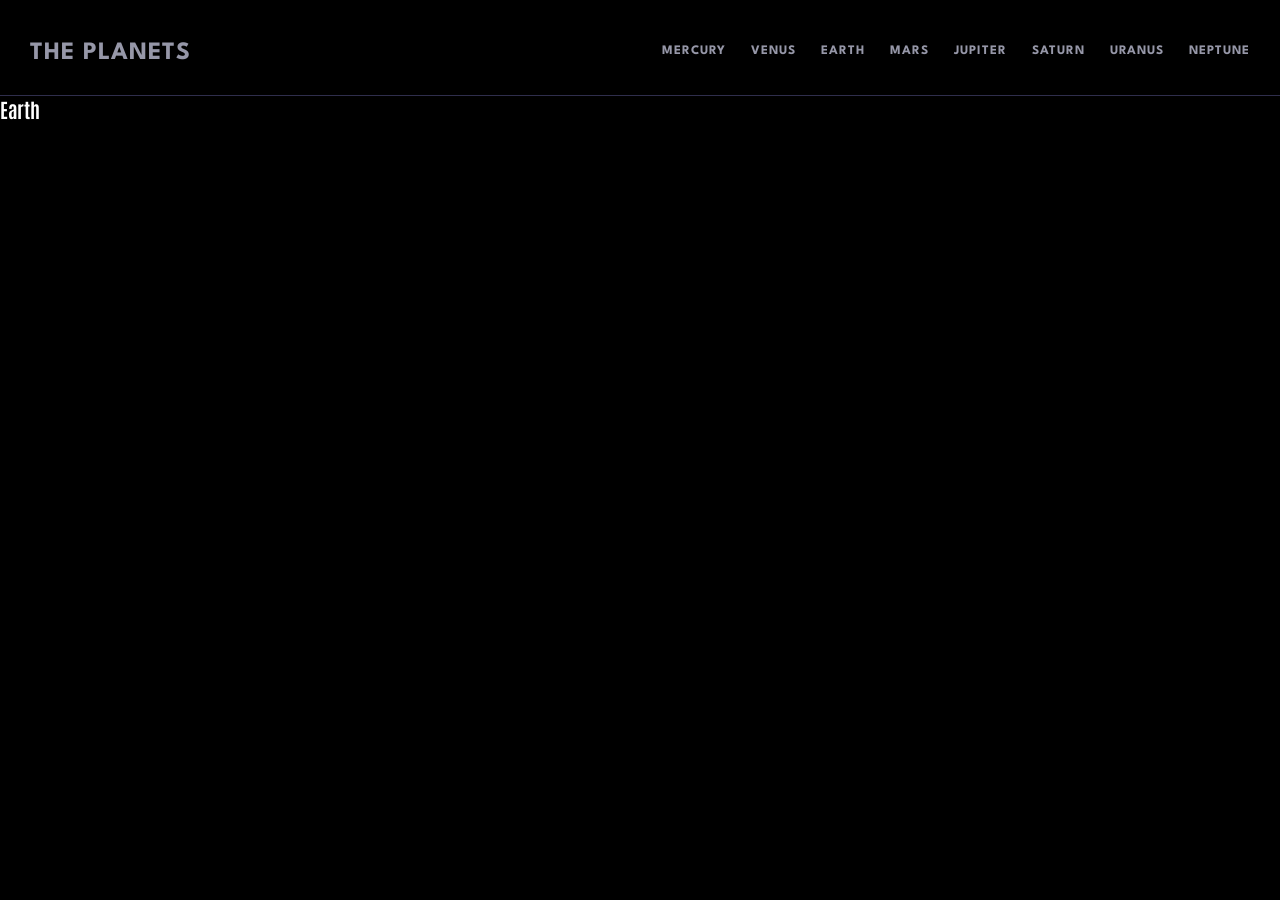
==== planet/earth.html @ fdebe5e4 "<feat>: trying to configure github routes" ====
<!DOCTYPE html>
<html lang="en">

<head>
  <meta charset="UTF-8">
  <meta name="viewport" content="width=device-width, initial-scale=1.0">
  <title>Planets</title>
  <link rel="stylesheet" href="../assets/styles/index.css">
  <link rel="preconnect" href="https://fonts.googleapis.com">
  <link rel="preconnect" href="https://fonts.gstatic.com" crossorigin>
  <link
    href="https://fonts.googleapis.com/css2?family=Antonio:wght@100;200;300;400;500;600;700&family=Montserrat:wght@500;700&display=swap"
    rel="stylesheet">
  <link rel="preconnect" href="https://fonts.googleapis.com">
  <link rel="preconnect" href="https://fonts.gstatic.com" crossorigin>
  <link
    href="https://fonts.googleapis.com/css2?family=Antonio:wght@100;200;300;400;500;600;700&family=League+Spartan:wght@100;200;300;400;500;600;700;800;900&family=Montserrat:wght@500;700&display=swap"
    rel="stylesheet">
  <link href="https://fonts.googleapis.com/css2?family=Material+Symbols+Outlined" rel="stylesheet" />
</head>

<body>
  <header>
    <nav class="nav-container">
      <p class="home-link-logo"><a href="../">THE PLANETS</a></p>

      <ul class="list-container">
        <li class="list-item"><a href="./mercury.html">MERCURY</a></li>
        <li class="list-item"><a href="./venus.html">VENUS</a></li>
        <li class="list-item"><a href="./earth.html">EARTH</a></li>
        <li class="list-item"><a href="./mars.html">MARS</a></li>
        <li class="list-item"><a href="./jupiter.html">JUPITER</a></li>
        <li class="list-item"><a href="./saturn.html">SATURN</a></li>
        <li class="list-item"><a href="./uranus.html">URANUS</a></li>
        <li class="list-item"><a href="./neptune.html">NEPTUNE</a></li>
      </ul>

      <button id="hamburguer-menu" onclick="openMenu()">
        <span class="material-symbols-outlined white size-32">
          menu
        </span>
      </button>


    </nav>
    <section class="menu-overriding-page hide">
      <li class="list-item"><a href="./mercury.html">MERCURY</a></li>
      <li class="list-item"><a href="./venus.html">VENUS</a></li>
      <li class="list-item"><a href="./earth.html">EARTH</a></li>
      <li class="list-item"><a href="./mars.html">MARS</a></li>
      <li class="list-item"><a href="./jupiter.html">JUPITER</a></li>
      <li class="list-item"><a href="./saturn.html">SATURN</a></li>
      <li class="list-item"><a href="./uranus.html">URANUS</a></li>
      <li class="list-item"><a href="./neptune.html">NEPTUNE</a></li>
    </section>
  </header>

  <main>
    <h1>Earth</h1>
  </main>

  <script src=".scripts/index.js"></script>
</body>

</html>
---- assets/styles/index.css ----
/* Common styling */

* {
  margin: 0;
  padding: 0;
  box-sizing: border-box;
  font-family: 'Antonio', sans-serif;
  background-color: black;
}

html {
  font-size: 62.5%;
  color: white;
}

.nav-container {
  display: flex;
  justify-content: space-between;
  align-items: center;
  padding: 3em;
  border-bottom: 1px solid #2f2e4c;
}

.list-container {
  display: flex;
  gap: 2.5em;
}

.list-item {
  font-size: 1.3em;
}

.home-link-logo {
  font-size: 2.5em;
  font-weight: 500;
  letter-spacing: 1px;
}

a {
  font-family: 'League Spartan', sans-serif;
  text-decoration: none;
  color: #9697a8;
  font-weight: 700;
  letter-spacing: 1px;
  transition: color .15s ease-out;
}

li {
  list-style-type: none;
}

a:hover {
  color: #6D2ED3;
}

#hamburguer-menu {
  display: none;
  /* padding: 1em; */
  background-color: transparent;
  border: none;
  color: white;
}

#hamburguer-menu:hover {
  cursor: pointer;
}

.material-symbols-outlined.white.size-32{
  font-size: 3.2rem;
}

.menu-overriding-page {
  flex-direction: column;
  position: absolute;
  background-color: black;
  padding: 2em;
  gap: 2em;
  width: 100%;
  height: calc(100% - (2*(3em) + 3.2rem));
}

.show {
  display: flex;
}

.hide {
  display: none;
}

.background-ative {
  color: white;
  background-color: #6F2ED4;
}

/* Media queries */

@media (max-width: 1100px) {
  .nav-container {
    flex-direction: column;
    gap: 3.5em;
    
  }

  .list-container {
    flex-wrap: wrap;
    justify-content: center;
  }

  
}

@media (max-width: 500px) {
  .nav-container {
    flex-direction: row;
  }

  .list-container{
    display: none;
  }

  #hamburguer-menu {
    display: flex;
  }
}
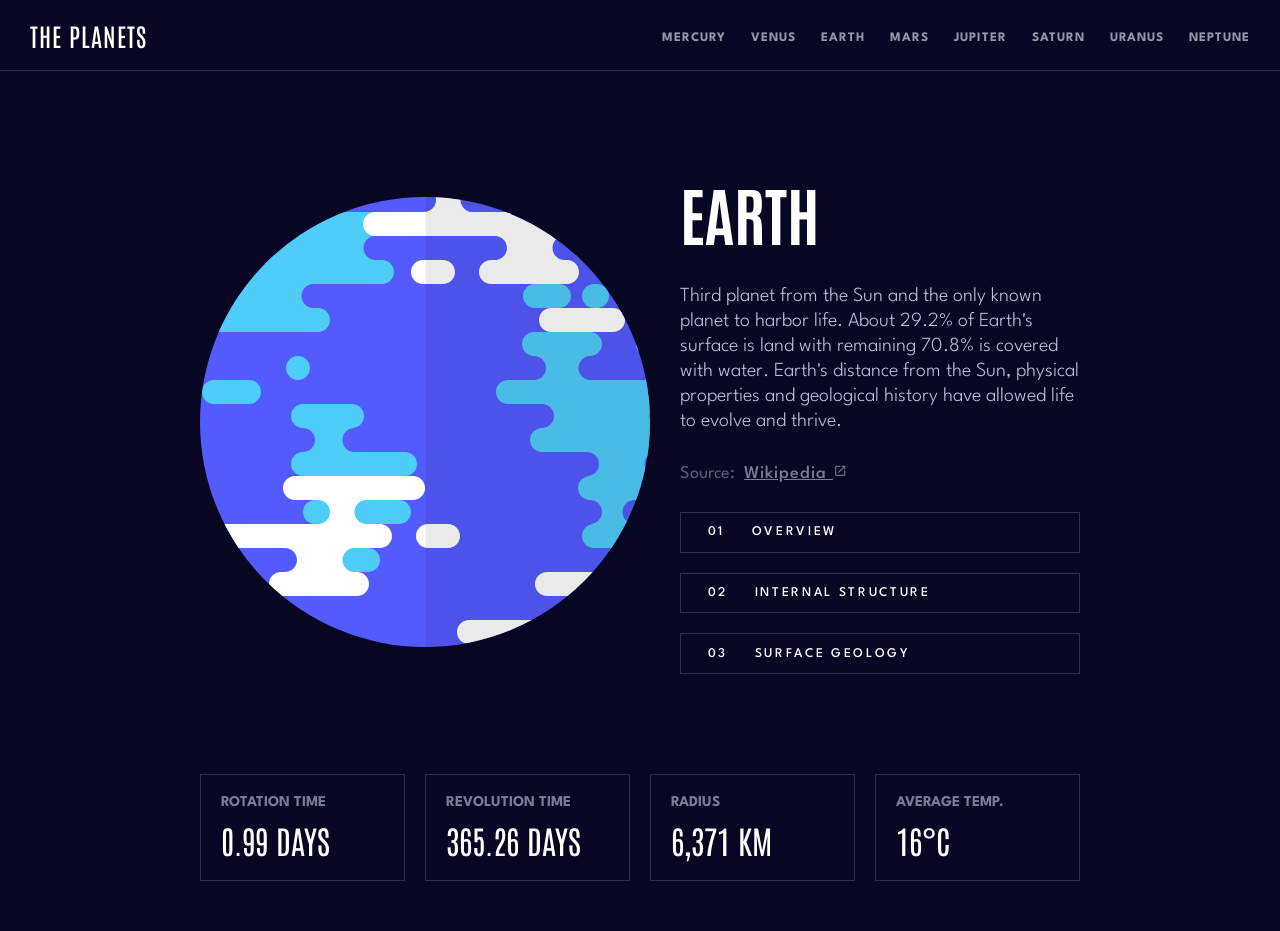
==== commit 6d9d543a: "<feat>: finished the static template for all planets and necessary animations" ====
--- a/planet/earth.html
+++ b/planet/earth.html
@@ -17,14 +17,15 @@
     href="https://fonts.googleapis.com/css2?family=Antonio:wght@100;200;300;400;500;600;700&family=League+Spartan:wght@100;200;300;400;500;600;700;800;900&family=Montserrat:wght@500;700&display=swap"
     rel="stylesheet">
   <link href="https://fonts.googleapis.com/css2?family=Material+Symbols+Outlined" rel="stylesheet" />
+  <script type="module" src="/scripts/index.js"></script>
 </head>
 
 <body>
   <header>
     <nav class="nav-container">
-      <p class="home-link-logo"><a href="../">THE PLANETS</a></p>
+      <p class="home-link-logo"><a href="../../">THE PLANETS</a></p>
 
-      <ul class="list-container">
+      <div class="list-container">
         <li class="list-item"><a href="./mercury.html">MERCURY</a></li>
         <li class="list-item"><a href="./venus.html">VENUS</a></li>
         <li class="list-item"><a href="./earth.html">EARTH</a></li>
@@ -33,7 +34,7 @@
         <li class="list-item"><a href="./saturn.html">SATURN</a></li>
         <li class="list-item"><a href="./uranus.html">URANUS</a></li>
         <li class="list-item"><a href="./neptune.html">NEPTUNE</a></li>
-      </ul>
+      </div>
 
       <button id="hamburguer-menu" onclick="openMenu()">
         <span class="material-symbols-outlined white size-32">
@@ -43,23 +44,130 @@
 
 
     </nav>
-    <section class="menu-overriding-page hide">
-      <li class="list-item"><a href="./mercury.html">MERCURY</a></li>
-      <li class="list-item"><a href="./venus.html">VENUS</a></li>
-      <li class="list-item"><a href="./earth.html">EARTH</a></li>
-      <li class="list-item"><a href="./mars.html">MARS</a></li>
-      <li class="list-item"><a href="./jupiter.html">JUPITER</a></li>
-      <li class="list-item"><a href="./saturn.html">SATURN</a></li>
-      <li class="list-item"><a href="./uranus.html">URANUS</a></li>
-      <li class="list-item"><a href="./neptune.html">NEPTUNE</a></li>
+    <section class="menu-overriding-page">
+      <li class="list-item">
+        <a href="./mercury.html">MERCURY</a>
+      </li>
+      <li class="list-item">
+        <a href="./venus.html">VENUS</a>
+      </li>
+      <li class="list-item">
+        <a href="./earth.html">EARTH</a>
+      </li>
+      <li class="list-item">
+        <a href="./mars.html">MARS</a>
+      </li>
+      <li class="list-item">
+        <a href="./jupiter.html">JUPITER</a>
+      </li>
+      <li class="list-item">
+        <a href="./saturn.html">SATURN</a>
+      </li>
+      <li class="list-item">
+        <a href="./uranus.html">URANUS</a>
+      </li>
+      <li class="list-item">
+        <a href="./neptune.html">NEPTUNE</a>
+      </li>
+    </section>
+
+    <section class="informations-mobile-tab">
+      <button class="select-tab active" onclick="selectTab('overview')">
+        <div class="tab">OVERVIEW</div>
+      </button>
+      <button class="select-tab" onclick="selectTab('structure')">
+        <div class="tab">STRUCTURE</div>
+      </button>
+      <button class="select-tab" onclick="selectTab('surface')">
+        <div class="tab">SURFACE</div>
+      </button>
     </section>
   </header>
 
-  <main>
-    <h1>Earth</h1>
+  <main class="planet-content-information">
+    <section class="planet-informations-section">
+      <picture class="image-container">
+        <source srcset="mdn-logo.svg" type="image/svg" />
+        <img src="/assets/planets/planet-earth.svg" />
+      </picture>
+
+      <div class="planet-main-informations-section">
+        <section class="planet-description-informations">
+          <h1 class="planet-title">EARTH</h1>
+
+          <span class="current-description">
+            Third planet from the Sun and the only known planet to harbor life. About 29.2% of Earth's surface is land
+            with
+            remaining 70.8% is covered with water. Earth's distance from the Sun, physical properties and geological
+            history have
+            allowed life to evolve and thrive.
+          </span>
+
+          <p class="source-text">Source:
+            <a class="wikipedia-link" href="https://en.wikipedia.org/wiki/Earth" target="_blank">Wikipedia
+              <span class="material-symbols-outlined size-12">
+                open_in_new
+              </span>
+            </a>
+          </p>
+        </section>
+
+
+        <section class="change-informations-container">
+          <button class="information-button active-button" onclick="selectDescriptionType('overview')">
+            <span class="text-button">01</span>
+            <span class="text-button">OVERVIEW</span>
+          </button>
+          <button class="information-button" onclick="selectDescriptionType('internal')">
+            <span class="text-button">02</span>
+            <span class="text-button">INTERNAL STRUCTURE</span>
+          </button>
+          <button class="information-button" onclick="selectDescriptionType('surface')">
+            <span class="text-button">03</span>
+            <span class="text-button">SURFACE GEOLOGY</span>
+          </button>
+        </section>
+
+      </div>
+    </section>
+
+    <section class="cards-planet-information">
+      <div class="card-information">
+        <span class="card-title">
+          ROTATION TIME
+        </span>
+        <span class="card-value">
+          0.99 DAYS
+        </span>
+      </div>
+      <div class="card-information">
+        <span class="card-title">
+          REVOLUTION TIME
+        </span>
+        <span class="card-value">
+          365.26 DAYS
+        </span>
+      </div>
+      <div class="card-information">
+        <span class="card-title">
+          RADIUS
+        </span>
+        <span class="card-value">
+          6,371 KM
+        </span>
+      </div>
+      <div class="card-information">
+        <span class="card-title">
+          AVERAGE TEMP.
+        </span>
+        <span class="card-value">
+          16°C
+        </span>
+      </div>
+    </section>
   </main>
 
-  <script src=".scripts/index.js"></script>
+
 </body>
 
 </html>
--- a/assets/styles/index.css
+++ b/assets/styles/index.css
@@ -5,7 +5,6 @@
   padding: 0;
   box-sizing: border-box;
   font-family: 'Antonio', sans-serif;
-  background-color: black;
 }
 
 html {
@@ -13,11 +12,15 @@
   color: white;
 }
 
+html, body {
+  background-color: rgb(7, 7, 36);
+}
+
 .nav-container {
   display: flex;
   justify-content: space-between;
   align-items: center;
-  padding: 3em;
+  padding-inline: 3em;
   border-bottom: 1px solid #2f2e4c;
 }
 
@@ -28,34 +31,84 @@
 
 .list-item {
   font-size: 1.3em;
-}
-
-.home-link-logo {
+  padding-block: 2em;
+  background-color: transparent;
+  position: relative;
+  
+}
+
+.list-item:nth-child(n)::before {
+  position: absolute;
+  inset: 0;
+  content: "";
+  display: block;
+  margin-inline: auto;
+  width: 10px;
+  height: 1px;
+  transition: all 200ms ease-in 20ms;
+}
+
+.list-item:nth-child(n):hover:before {
+  width: 100%;
+  background-color: #419EBB;
+}
+
+.list-item:nth-child(2n):hover:before {
+  background-color: #EDA249;
+}
+.list-item:nth-child(3n):hover:before {
+  background-color: #6F2ED4;
+}
+.list-item:nth-child(4n):hover:before {
+  background-color: #D83A34;
+}
+.list-item:nth-child(5n):hover:before {
+  background-color: #D86534;
+}
+.list-item:nth-child(6n):hover:before {
+  background-color: #B87D43;
+}
+.list-item:nth-child(7n):hover:before {
+  background-color: #1EC1A2;
+}
+.list-item:nth-child(8n):hover:before {
+  background-color: #2D68F0;
+}
+
+.list-item > a {
+  font-family: 'League Spartan', sans-serif;
+  color: #9697a8;
+}
+
+a {
+  text-decoration: none;
+  font-weight: 700;
+  letter-spacing: 1px;
+  transition: color .15s ease-out;
+}
+
+li {
+  list-style-type: none;
+}
+
+.home-link-logo > a{
   font-size: 2.5em;
   font-weight: 500;
   letter-spacing: 1px;
-}
-
-a {
-  font-family: 'League Spartan', sans-serif;
-  text-decoration: none;
-  color: #9697a8;
-  font-weight: 700;
-  letter-spacing: 1px;
-  transition: color .15s ease-out;
-}
-
-li {
-  list-style-type: none;
-}
-
-a:hover {
-  color: #6D2ED3;
+  color: white;
+}
+
+.current-description {
+  font-weight: 300;
+  font-size: 2em;
+  width: 20em;
+  line-height: 1.25;
+  color: #C1C1D8;
+  font-family: 'League Spartan', sans-serif;
 }
 
 #hamburguer-menu {
   display: none;
-  /* padding: 1em; */
   background-color: transparent;
   border: none;
   color: white;
@@ -69,32 +122,193 @@
   font-size: 3.2rem;
 }
 
+.material-symbols-outlined.size-12 {
+  font-size: 0.8em;
+}
+
 .menu-overriding-page {
+  overflow: hidden;
+    -webkit-transition: all 500ms ease-in-out;
+    -moz-transition: all 500ms ease-in-out;
+    transition: all 500ms ease-in-out;
+    position: absolute;
+    height: 0;
+    z-index: 1;
+    display: flex;
+    flex-direction: column;
+    width: 100%;
+    padding: 0 2em;
+    gap: 2em;
+    background-color: rgb(7, 7, 36);
+}
+
+.show {
+  height: 35em;
+  padding: 2em;
+}
+
+.background-ative {
+  color: white;
+  background-color: #6F2ED4;
+}
+
+.planet-content-information {
+  display: flex;
   flex-direction: column;
-  position: absolute;
-  background-color: black;
+  gap: 10em;
+  padding-top: 10em;
+  padding-inline: 20em;
+  padding-bottom: 5em;
+}
+
+.planet-main-informations-section {
+  display: flex;
+  flex-direction: column;
+  gap: 3em;
+}
+
+.planet-description-informations {
+  display: flex;
+    flex-direction: column;
+    gap: 3em;
+}
+
+.image-container {
+  margin: auto;
+}
+.image-container > img {
+  position: relative;
+  max-width: 45em;
+  max-height: 45em;
+  animation: planet 500ms ease-in-out 100ms 1;
+}
+
+.planet-informations-section {
+  display: flex;
+    flex-direction: row;
+    justify-content: space-around;
+  gap: 3em;
+}
+
+.planet-title {
+  font-size: 6.4em;
+}
+
+.source-text {
+  display: flex;
+  align-items: flex-end;
+  gap: 0.5em;
+  color: rgb(92, 92, 131);
+  font-size: 1.8em;
+  font-family: 'League Spartan', sans-serif;
+}
+
+.wikipedia-link {
+  color: #7C7D93;
+  font-family: 'League Spartan', sans-serif;
+  font-weight: 500;
+  text-decoration: underline;
+}
+
+.change-informations-container {
+  display: flex;
+  flex-direction: column;
+  gap: 2em;
+}
+
+.information-button {
+  display: flex;
+  background-color: transparent;
+  border: 1px solid hsl(242, 25%, 24%);
+  padding-inline: 2em;
+  padding-block: 1em;
+  color: white;
+  font-family: 'League Spartan', sans-serif;
+  width: 100%;
+  text-align: left;
+  gap: 2em;
+  transition: background-color 0.2s ease-in-out;
+}
+
+.information-button:hover {
+  cursor: pointer;
+  background-color: rgba(47, 46, 77, 0.5);
+}
+
+.active-button {
+}
+
+.text-button {
+  color: white;
+  font-weight: 500;
+  background-color: transparent;
+  font-family: 'League Spartan', sans-serif;
+  letter-spacing: 0.2em;
+}
+
+.cards-planet-information {
+  display: flex;
+  gap: 2em;
+  justify-content: space-between;
+}
+
+.card-information {
+  display: flex;
+  flex-direction: column;
+  gap: 1em;
+  width: 100%;
+  background-color: transparent;
+  border: 1px solid #2f2e4c;
   padding: 2em;
-  gap: 2em;
-  width: 100%;
-  height: calc(100% - (2*(3em) + 3.2rem));
-}
-
-.show {
-  display: flex;
-}
-
-.hide {
+}
+
+.card-title {
+  color: #7C7D93;
+  font-weight: bold;
+  font-size: 1.5em;
+  font-family: 'League Spartan', sans-serif;
+}
+
+.card-value {
+  font-size: 3.2em;
+}
+
+.informations-mobile-tab {
   display: none;
-}
-
-.background-ative {
-  color: white;
-  background-color: #6F2ED4;
+  border: 1px solid #2f2e4c;
+  justify-content: space-between;
+  padding-inline: 2em;
+}
+
+.select-tab {
+  border: none;
+  color: white;
+  width: 30%;
+  border-bottom: 5px solid transparent;
+  transition: border ease-in 0.2s;
+  background-color: transparent;
+}
+
+.tab {
+  font-family: 'League Spartan', sans-serif;
+  text-align: center;
+  padding-block: 2em calc(2em + 5px);
+  letter-spacing: 0.2em;
+  
+}
+
+.active {
 }
 
 /* Media queries */
 
-@media (max-width: 1100px) {
+@media (max-width: 1500px) {
+  .image-container {
+    padding-left: 0;
+  }
+}
+
+@media (max-width: 1200px) {
   .nav-container {
     flex-direction: column;
     gap: 3.5em;
@@ -106,19 +320,158 @@
     justify-content: center;
   }
 
+  .image-container {
+    display: flex;
+    justify-content: center;
+    margin-bottom: 10em;
+  }
+
+  .planet-informations-section {
+    flex-direction: column;
+  }
+
+  .planet-main-informations-section {
+    flex-direction: row;
+  }
+
+  .change-informations-container {
+    align-self: center;
+    width: 100%;
+  }
   
 }
 
-@media (max-width: 500px) {
+@media (max-width: 900px) {
+  .planet-content-information {
+      padding-inline: 2em;
+    }
+  .planet-main-informations-section {
+    flex-direction: column;
+  }
+  .current-description{
+    width: 100%;
+    text-align: justify;
+    text-justify: inter-word;
+  }
+  .image-container>img {
+    height: 70vw;
+    width: 70vw;
+  }
+  
+}
+
+@media (max-width: 768px) {
+  .planet-content-information {
+    gap: 2em;
+    padding-top: 5em;
+  }
+  .image-container {
+    margin-bottom: 2em;
+  }
   .nav-container {
     flex-direction: row;
+    padding: 3em;
   }
 
   .list-container{
     display: none;
   }
 
+  .list-item {
+    padding-block: 0;
+  }
+
   #hamburguer-menu {
     display: flex;
   }
+
+  .change-informations-container {
+    display: none;
+  }
+  .cards-planet-information {
+    flex-direction: column;
+  }
+  .card-information {
+    width: 100%;
+    flex-direction: row;
+    justify-content: space-between;
+    align-items: center;
+  }
+  .informations-mobile-tab {
+    display: flex;
+  }
+  .planet-title {
+    text-align: center;
+  }
+  .current-description {
+    text-align: center;
+  }
+  .source-text {
+    justify-content: center;
+  }
+  .image-container > img {
+    animation: planet-mobile 500ms ease-in-out 100ms 1;
+  }
+}
+
+@media (max-width: 500px) {
+  .card-value {
+    font-size: 1.6em;
+  }
+}
+
+/* Animations */
+
+@keyframes planet {
+  0% {
+    visibility: hidden;
+    left: 20em;
+    opacity: 0%;
+  }
+
+  70% {
+    visibility: visible;
+    opacity: 70%;
+  }
+
+  100% {
+    left: 0;
+    opacity: 100%;
+  }
+}
+
+@keyframes planet-mobile {
+  0% {
+    visibility: hidden;
+      bottom: 5em;
+      opacity: 0%;
+  }
+    70% {
+      visibility: visible;
+      opacity: 70%;
+    }
+  
+    100% {
+      bottom: 0;
+      opacity: 100%;
+    }
+}
+
+@keyframes top-border-width {
+  0% {
+    width: 1em;
+  }
+  100% {
+    width: 100%;
+  }
+}
+
+@keyframes top-border-back {
+  0% {
+    width: 100%;
+  }
+
+  100% {
+    width: 0;
+  }
 }
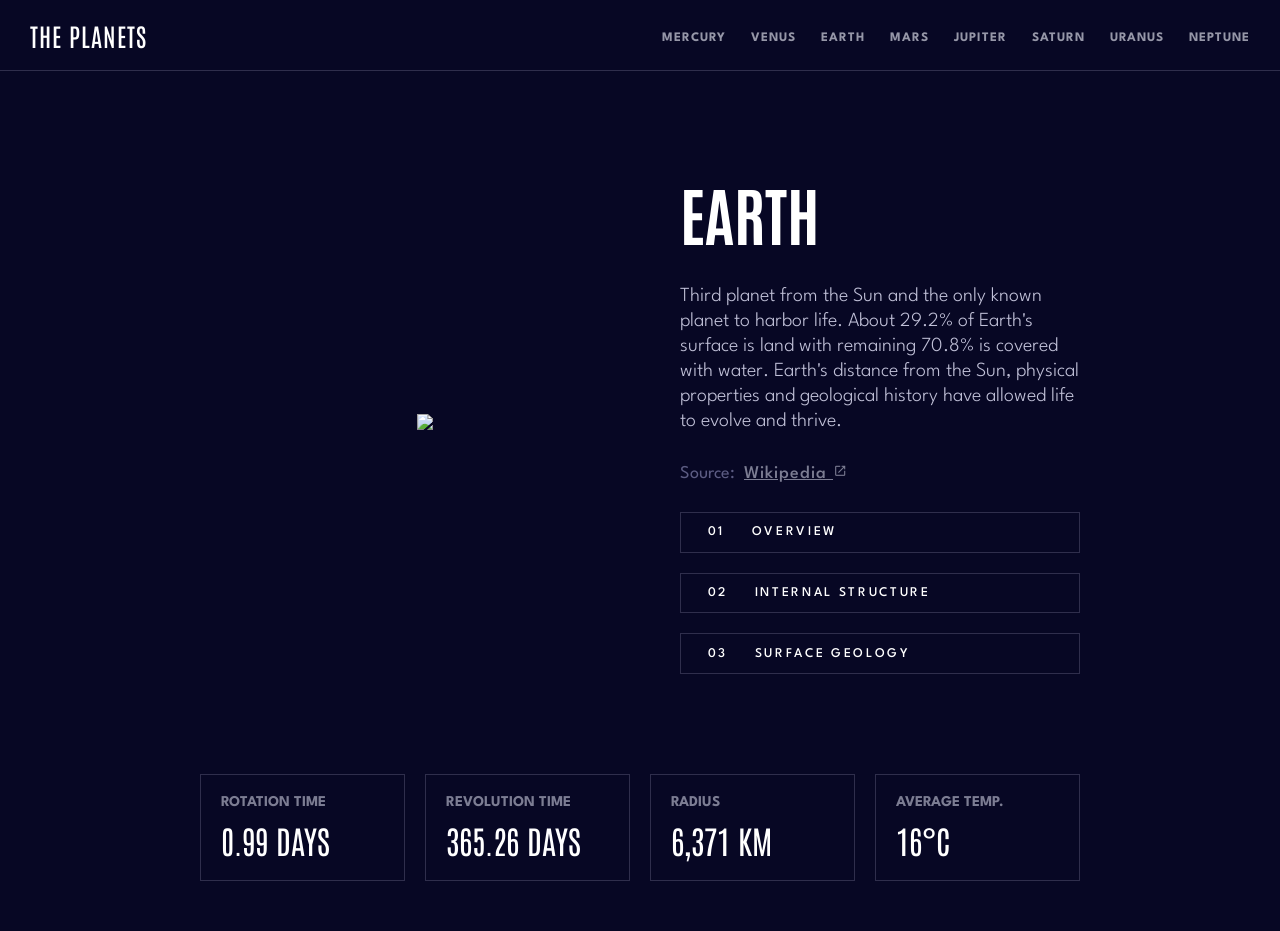
==== commit 828f6341: "hotfix: i definality hate gh-pages" ====
--- a/planet/earth.html
+++ b/planet/earth.html
@@ -17,7 +17,7 @@
     href="https://fonts.googleapis.com/css2?family=Antonio:wght@100;200;300;400;500;600;700&family=League+Spartan:wght@100;200;300;400;500;600;700;800;900&family=Montserrat:wght@500;700&display=swap"
     rel="stylesheet">
   <link href="https://fonts.googleapis.com/css2?family=Material+Symbols+Outlined" rel="stylesheet" />
-  <script type="module" src="/scripts/index.js"></script>
+  <script type="module" src="scripts/index.js"></script>
 </head>
 
 <body>
@@ -88,7 +88,7 @@
     <section class="planet-informations-section">
       <picture class="image-container">
         <source srcset="mdn-logo.svg" type="image/svg" />
-        <img src="/assets/planets/planet-earth.svg" />
+        <img src="assets/images/planet-earth.svg" />
       </picture>
 
       <div class="planet-main-informations-section">
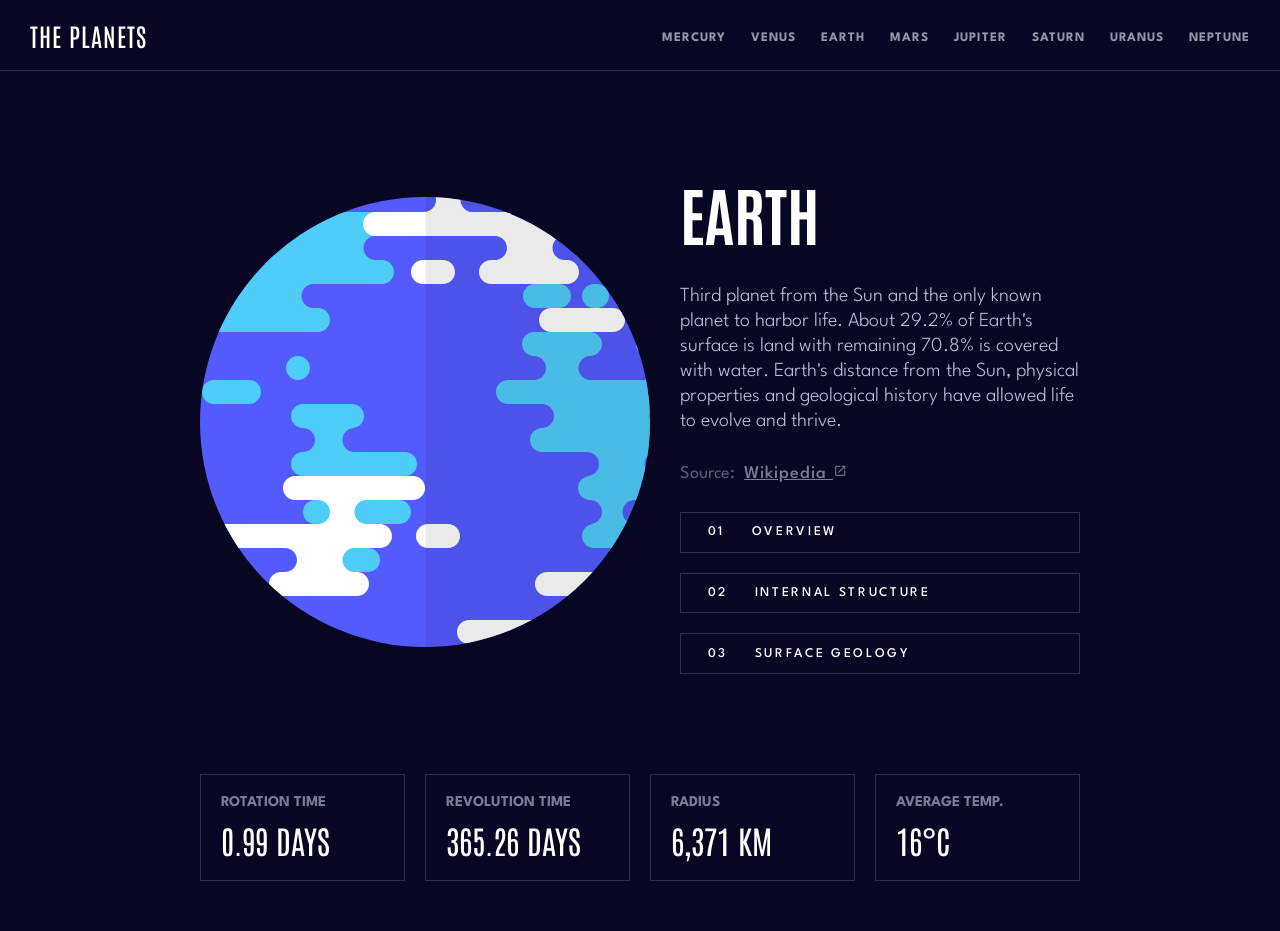
==== commit bf3120e9: "<feat>: added new configuration to github pages" ====
--- a/planet/earth.html
+++ b/planet/earth.html
@@ -17,7 +17,7 @@
     href="https://fonts.googleapis.com/css2?family=Antonio:wght@100;200;300;400;500;600;700&family=League+Spartan:wght@100;200;300;400;500;600;700;800;900&family=Montserrat:wght@500;700&display=swap"
     rel="stylesheet">
   <link href="https://fonts.googleapis.com/css2?family=Material+Symbols+Outlined" rel="stylesheet" />
-  <script type="module" src="scripts/index.js"></script>
+  <script type="module" src="../scripts/index.js"></script>
 </head>
 
 <body>
@@ -88,7 +88,7 @@
     <section class="planet-informations-section">
       <picture class="image-container">
         <source srcset="mdn-logo.svg" type="image/svg" />
-        <img src="assets/images/planet-earth.svg" />
+        <img src="../assets/images/planet-earth.svg" />
       </picture>
 
       <div class="planet-main-informations-section">
